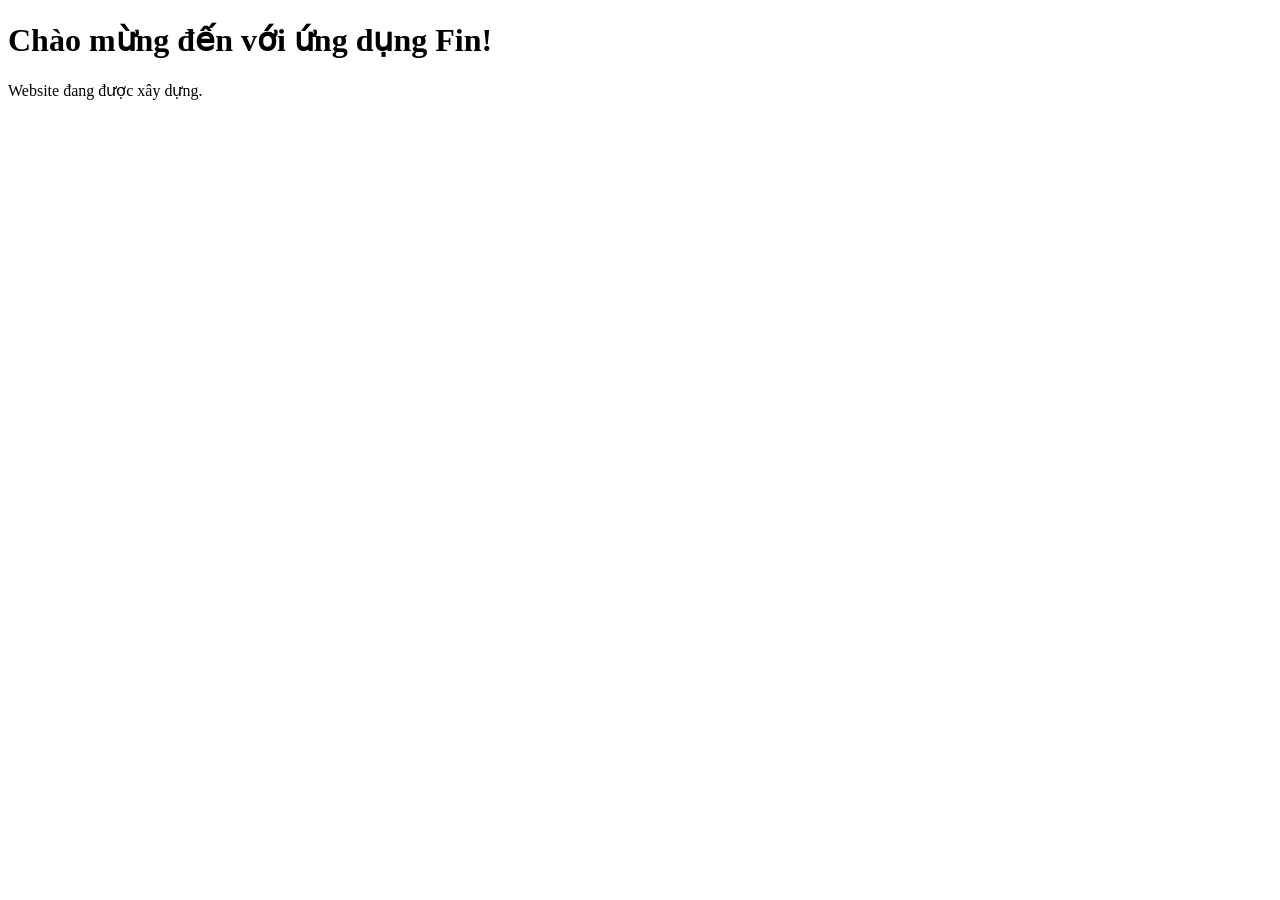
==== index.html @ cb4084cc "Add initial HTML structure for Fin App" ====
<!DOCTYPE html>
<html lang="vi">
<head>
    <meta charset="UTF-8">
    <title>Fin App - Quản Lý Chi Tiêu</title>
</head>
<body>
    <h1>Chào mừng đến với ứng dụng Fin!</h1>
    <p>Website đang được xây dựng.</p>
</body>
</html>
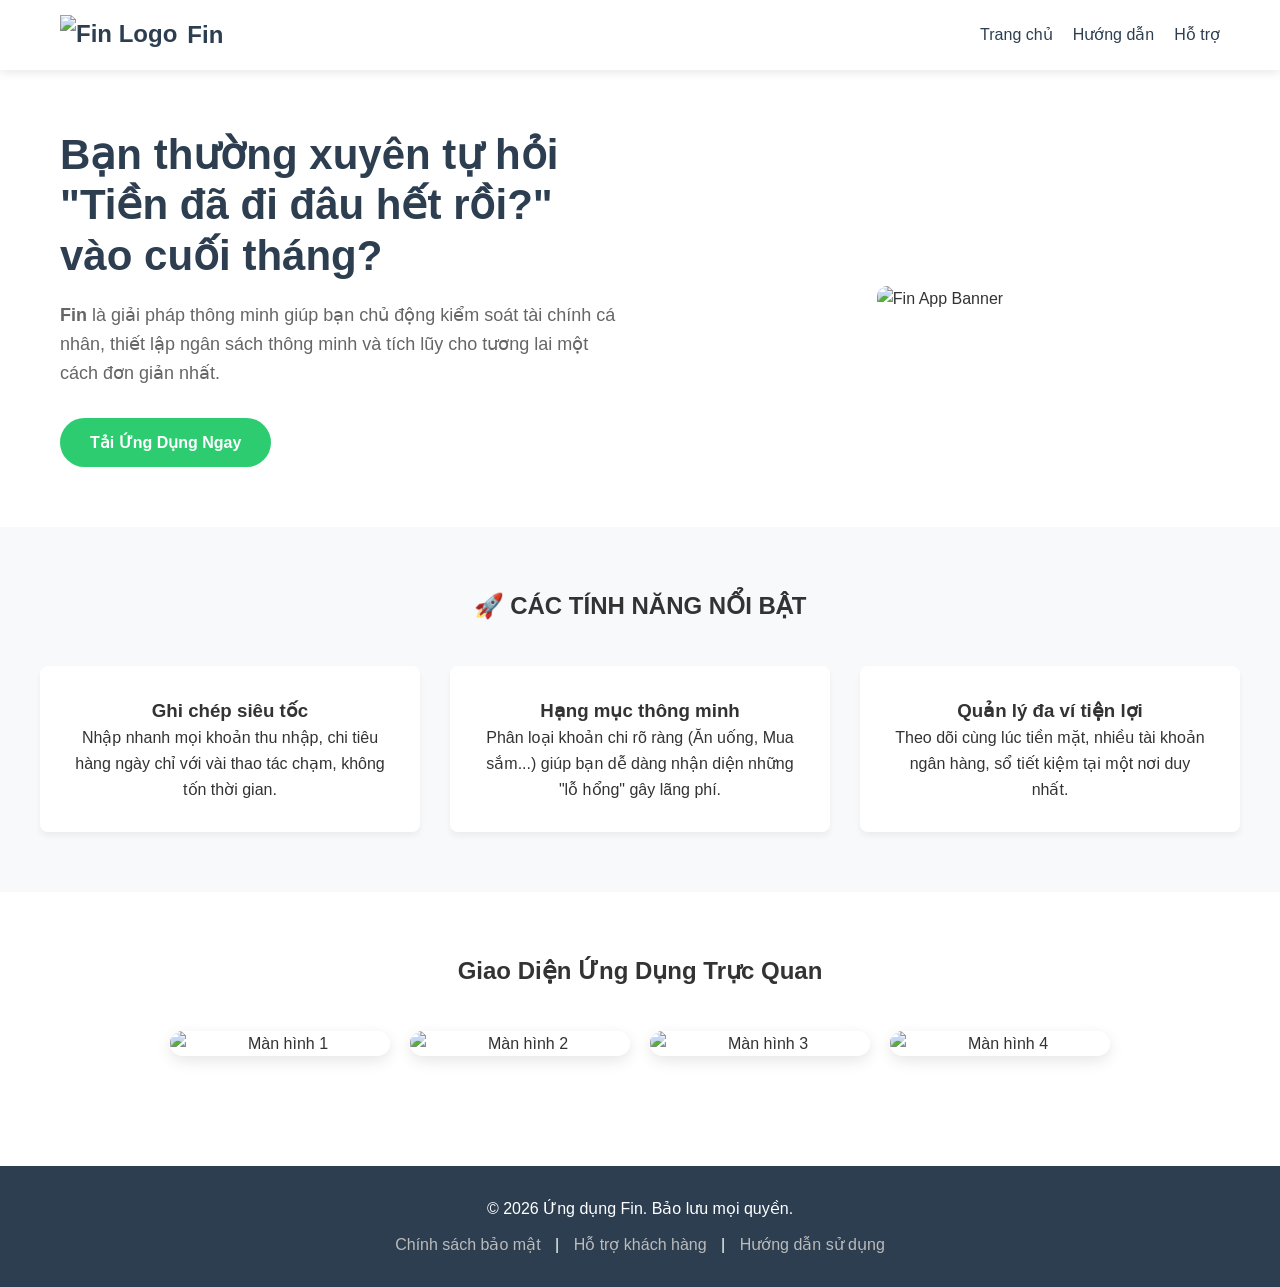
==== commit 74bb410a: "Add files via upload" ====
--- a/index.html
+++ b/index.html
@@ -1,11 +1,77 @@
-<!DOCTYPE html>
-<html lang="vi">
-<head>
-    <meta charset="UTF-8">
-    <title>Fin App - Quản Lý Chi Tiêu</title>
-</head>
-<body>
-    <h1>Chào mừng đến với ứng dụng Fin!</h1>
-    <p>Website đang được xây dựng.</p>
-</body>
-</html>
+<!DOCTYPE html>
+<html lang="vi">
+<head>
+    <meta charset="UTF-8">
+    <meta name="viewport" content="width=device-width, initial-scale=1.0">
+    <title>Fin - Quản lý chi tiêu cá nhân</title>
+    <link rel="stylesheet" href="style.css">
+</head>
+<body>
+
+    <header>
+        <nav>
+            <a href="index.html" class="logo">
+                <img src="images/logo.png" alt="Fin Logo">
+                <span>Fin</span>
+            </a>
+            <ul class="nav-links">
+                <li><a href="index.html">Trang chủ</a></li>
+                <li><a href="guide.html">Hướng dẫn</a></li>
+                <li><a href="support.html">Hỗ trợ</a></li>
+            </ul>
+        </nav>
+    </header>
+
+    <section class="hero">
+        <div class="hero-text">
+            <h1>Bạn thường xuyên tự hỏi "Tiền đã đi đâu hết rồi?" vào cuối tháng?</h1>
+            <p><b>Fin</b> là giải pháp thông minh giúp bạn chủ động kiểm soát tài chính cá nhân, thiết lập ngân sách thông minh và tích lũy cho tương lai một cách đơn giản nhất.</p>
+            <a href="#" class="btn-download" id="downloadBtn">Tải Ứng Dụng Ngay</a>
+        </div>
+        <div class="hero-image">
+            <img src="images/banner.png" alt="Fin App Banner">
+        </div>
+    </section>
+
+    <section class="features">
+        <div class="features-inner">
+            <h2>🚀 CÁC TÍNH NĂNG NỔI BẬT</h2>
+            <div class="features-grid">
+                <div class="feature-card">
+                    <h3>Ghi chép siêu tốc</h3>
+                    <p>Nhập nhanh mọi khoản thu nhập, chi tiêu hàng ngày chỉ với vài thao tác chạm, không tốn thời gian.</p>
+                </div>
+                <div class="feature-card">
+                    <h3>Hạng mục thông minh</h3>
+                    <p>Phân loại khoản chi rõ ràng (Ăn uống, Mua sắm...) giúp bạn dễ dàng nhận diện những "lỗ hổng" gây lãng phí.</p>
+                </div>
+                <div class="feature-card">
+                    <h3>Quản lý đa ví tiện lợi</h3>
+                    <p>Theo dõi cùng lúc tiền mặt, nhiều tài khoản ngân hàng, sổ tiết kiệm tại một nơi duy nhất.</p>
+                </div>
+            </div>
+        </div>
+    </section>
+
+    <section class="screenshots">
+        <h2>Giao Diện Ứng Dụng Trực Quan</h2>
+        <div class="screenshot-gallery">
+            <img src="images/screen1.png" alt="Màn hình 1">
+            <img src="images/screen2.png" alt="Màn hình 2">
+            <img src="images/screen3.png" alt="Màn hình 3">
+            <img src="images/screen4.png" alt="Màn hình 4">
+        </div>
+    </section>
+
+    <footer>
+        <p>&copy; 2026 Ứng dụng Fin. Bảo lưu mọi quyền.</p>
+        <p style="margin-top: 10px;">
+            <a href="privacy.html">Chính sách bảo mật</a> | 
+            <a href="support.html">Hỗ trợ khách hàng</a> | 
+            <a href="guide.html">Hướng dẫn sử dụng</a>
+        </p>
+    </footer>
+
+    <script src="script.js"></script>
+</body>
+</html>
--- a/style.css
+++ b/style.css
@@ -0,0 +1,225 @@
+:root {
+    --primary-color: #2ecc71; /* Màu xanh lá tài chính */
+    --dark-color: #2c3e50;
+    --light-color: #f8f9fa;
+    --text-color: #333;
+}
+
+* {
+    margin: 0;
+    padding: 0;
+    box-sizing: border-box;
+    font-family: 'Segoe UI', Tahoma, Geneva, Verdana, sans-serif;
+}
+
+body {
+    color: var(--text-color);
+    line-height: 1.6;
+    background-color: #fff;
+}
+
+/* Header & Navigation */
+header {
+    background: #fff;
+    box-shadow: 0 2px 10px rgba(0,0,0,0.1);
+    position: sticky;
+    top: 0;
+    z-index: 1000;
+}
+
+nav {
+    display: flex;
+    justify-content: space-between;
+    align-items: center;
+    max-width: 1200px;
+    margin: 0 auto;
+    padding: 15px 20px;
+}
+
+.logo {
+    display: flex;
+    align-items: center;
+    gap: 10px;
+    text-decoration: none;
+    font-size: 24px;
+    font-weight: bold;
+    color: var(--dark-color);
+}
+
+.logo img {
+    height: 40px;
+    width: auto;
+}
+
+.nav-links {
+    display: flex;
+    list-style: none;
+    gap: 20px;
+}
+
+.nav-links a {
+    text-decoration: none;
+    color: var(--dark-color);
+    font-weight: 500;
+    transition: color 0.3s;
+}
+
+.nav-links a:hover {
+    color: var(--primary-color);
+}
+
+/* Container dùng chung cho các trang con */
+.container {
+    max-width: 1000px;
+    margin: 50px auto;
+    padding: 0 20px;
+}
+
+.container h1 {
+    color: var(--dark-color);
+    margin-bottom: 20px;
+}
+
+.container h2 {
+    color: var(--dark-color);
+    margin: 25px 0 10px 0;
+}
+
+/* Hero Section (Trang chủ) */
+.hero {
+    display: flex;
+    align-items: center;
+    justify-content: space-between;
+    max-width: 1200px;
+    margin: 0 auto;
+    padding: 60px 20px;
+    gap: 40px;
+}
+
+.hero-text {
+    flex: 1;
+}
+
+.hero-text h1 {
+    font-size: 42px;
+    color: var(--dark-color);
+    margin-bottom: 20px;
+    line-height: 1.2;
+}
+
+.hero-text p {
+    font-size: 18px;
+    color: #666;
+    margin-bottom: 30px;
+}
+
+.btn-download {
+    display: inline-block;
+    background-color: var(--primary-color);
+    color: #fff;
+    padding: 12px 30px;
+    text-decoration: none;
+    font-weight: bold;
+    border-radius: 25px;
+    transition: transform 0.2s, background 0.3s;
+}
+
+.btn-download:hover {
+    background-color: #27ae60;
+    transform: translateY(-2px);
+}
+
+.hero-image {
+    flex: 1;
+    text-align: center;
+}
+
+.hero-image img {
+    max-width: 100%;
+    height: auto;
+    border-radius: 10px;
+}
+
+/* Features Section */
+.features {
+    background-color: var(--light-color);
+    padding: 60px 20px;
+}
+
+.features-inner {
+    max-width: 1200px;
+    margin: 0 auto;
+    text-align: center;
+}
+
+.features-grid {
+    display: grid;
+    grid-template-columns: repeat(auto-fit, minmax(250px, 1fr));
+    gap: 30px;
+    margin-top: 40px;
+}
+
+.feature-card {
+    background: #fff;
+    padding: 30px;
+    border-radius: 8px;
+    box-shadow: 0 4px 6px rgba(0,0,0,0.05);
+}
+
+/* Screenshots Section */
+.screenshots {
+    padding: 60px 20px;
+    max-width: 1200px;
+    margin: 0 auto;
+    text-align: center;
+}
+
+.screenshot-gallery {
+    display: flex;
+    justify-content: center;
+    gap: 20px;
+    flex-wrap: wrap;
+    margin-top: 40px;
+}
+
+.screenshot-gallery img {
+    width: 220px;
+    border-radius: 15px;
+    box-shadow: 0 5px 15px rgba(0,0,0,0.1);
+    transition: transform 0.3s;
+}
+
+.screenshot-gallery img:hover {
+    transform: scale(1.05);
+}
+
+/* Footer */
+footer {
+    background-color: var(--dark-color);
+    color: #fff;
+    text-align: center;
+    padding: 30px 20px;
+    margin-top: 50px;
+}
+
+footer a {
+    color: #bbb;
+    text-decoration: none;
+    margin: 0 10px;
+}
+
+footer a:hover {
+    color: #fff;
+}
+
+/* Mobile Responsive */
+@media (max-width: 768px) {
+    .hero {
+        flex-direction: column;
+        text-align: center;
+        padding: 40px 20px;
+    }
+    .nav-links {
+        display: none; /* Thu gọn menu trên mobile nếu cần phát triển thêm hamburger menu */
+    }
+}
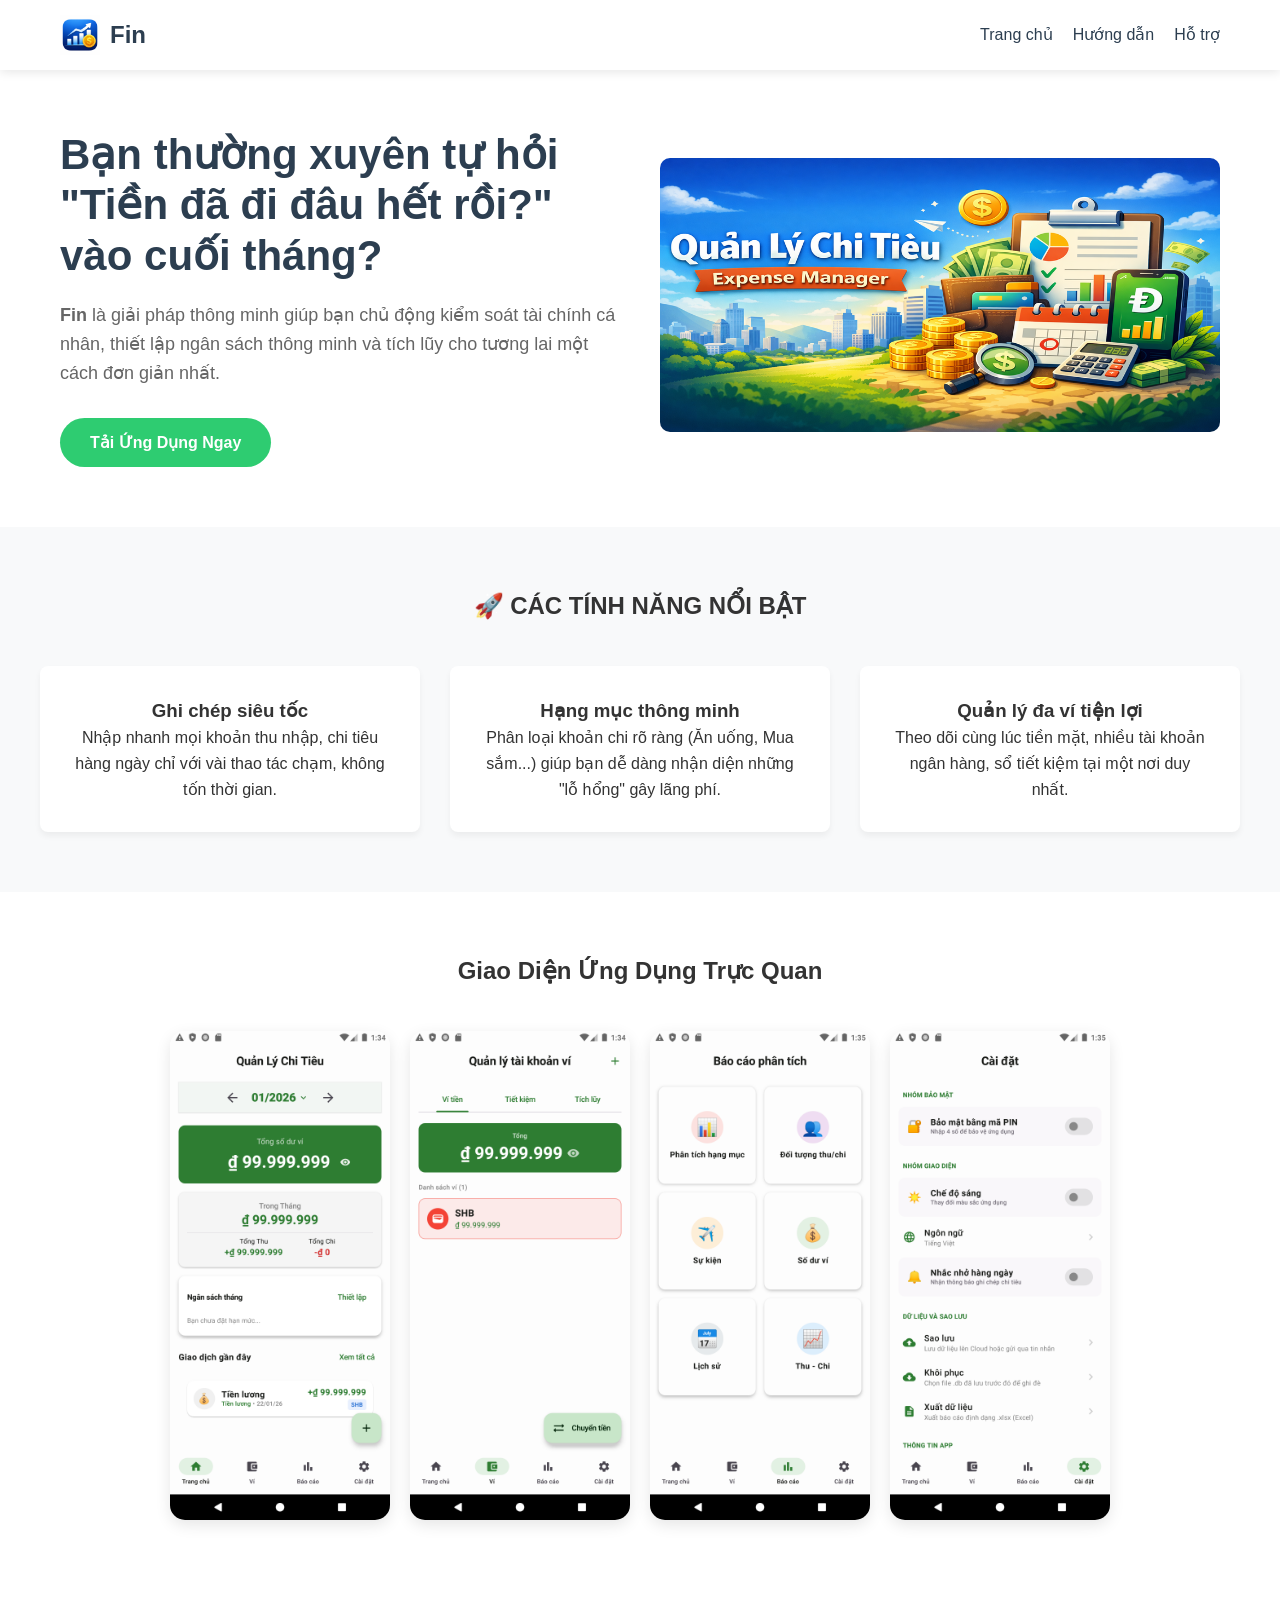
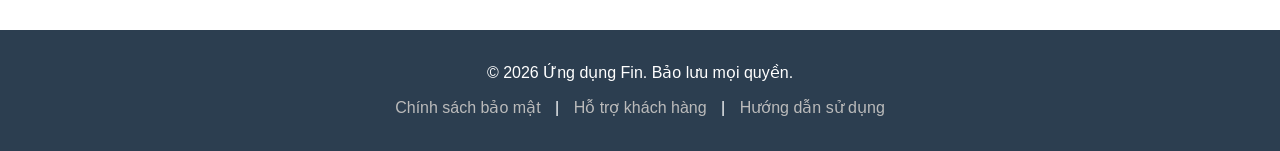
==== commit f561c9f1: "Fix download button link in index.html Updated the download button link to point to the Google Play " ====
--- a/index.html
+++ b/index.html
@@ -26,7 +26,7 @@
         <div class="hero-text">
             <h1>Bạn thường xuyên tự hỏi "Tiền đã đi đâu hết rồi?" vào cuối tháng?</h1>
             <p><b>Fin</b> là giải pháp thông minh giúp bạn chủ động kiểm soát tài chính cá nhân, thiết lập ngân sách thông minh và tích lũy cho tương lai một cách đơn giản nhất.</p>
-            <a href="#" class="btn-download" id="downloadBtn">Tải Ứng Dụng Ngay</a>
+            <a href="https://play.google.com/store/apps/details?id=com.trinhtrung.qlct&pcampaignid=web_share" class="btn-download" id="downloadBtn">Tải Ứng Dụng Ngay</a>
         </div>
         <div class="hero-image">
             <img src="images/banner.png" alt="Fin App Banner">
@@ -74,4 +74,4 @@
 
     <script src="script.js"></script>
 </body>
-</html>+</html>
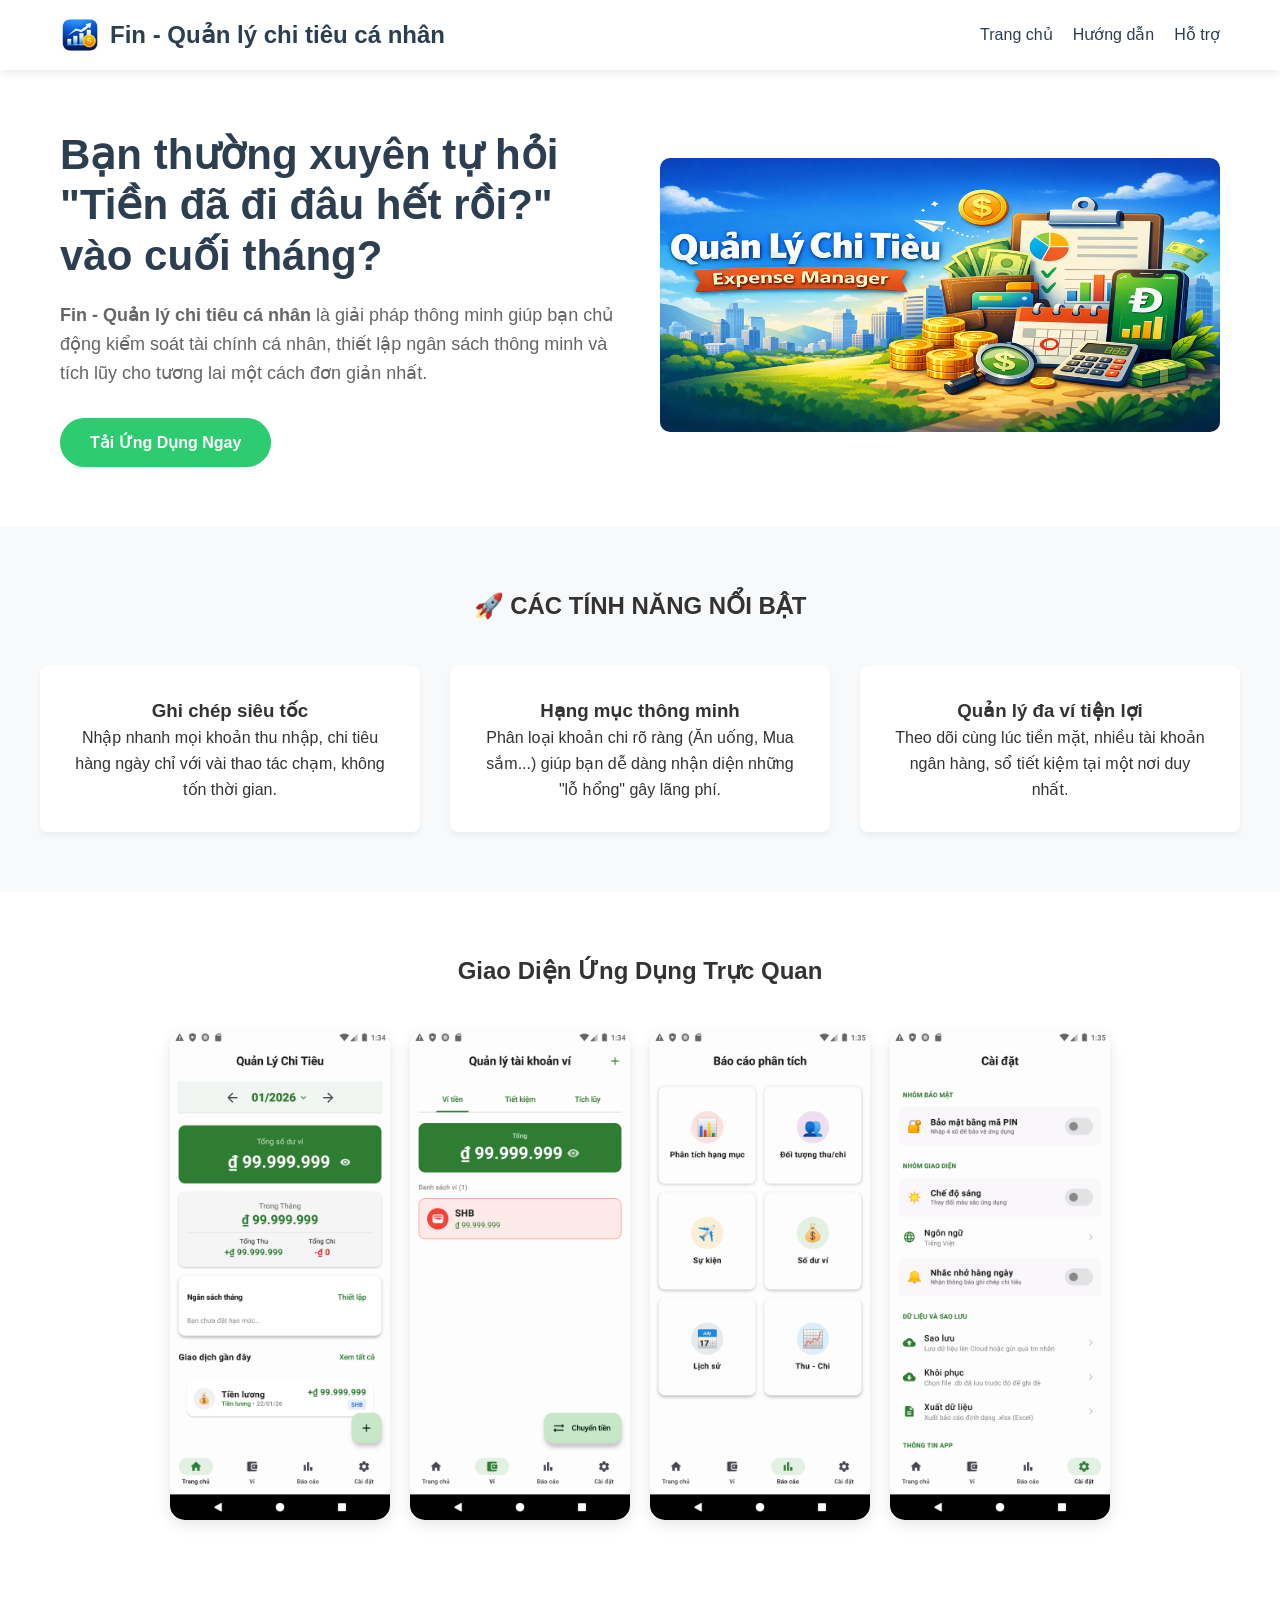
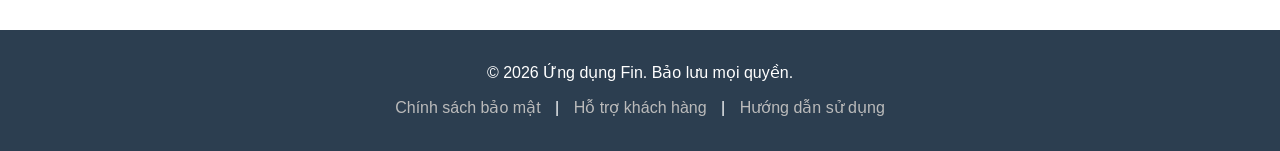
==== commit 8303111d: "Fix HTML encoding issues in index.html" ====
--- a/index.html
+++ b/index.html
@@ -12,7 +12,7 @@
         <nav>
             <a href="index.html" class="logo">
                 <img src="images/logo.png" alt="Fin Logo">
-                <span>Fin</span>
+                <span>Fin - Quản lý chi tiêu cá nhân</span>
             </a>
             <ul class="nav-links">
                 <li><a href="index.html">Trang chủ</a></li>
@@ -25,7 +25,7 @@
     <section class="hero">
         <div class="hero-text">
             <h1>Bạn thường xuyên tự hỏi "Tiền đã đi đâu hết rồi?" vào cuối tháng?</h1>
-            <p><b>Fin</b> là giải pháp thông minh giúp bạn chủ động kiểm soát tài chính cá nhân, thiết lập ngân sách thông minh và tích lũy cho tương lai một cách đơn giản nhất.</p>
+            <p><b>Fin - Quản lý chi tiêu cá nhân</b> là giải pháp thông minh giúp bạn chủ động kiểm soát tài chính cá nhân, thiết lập ngân sách thông minh và tích lũy cho tương lai một cách đơn giản nhất.</p>
             <a href="https://play.google.com/store/apps/details?id=com.trinhtrung.qlct&pcampaignid=web_share" class="btn-download" id="downloadBtn">Tải Ứng Dụng Ngay</a>
         </div>
         <div class="hero-image">
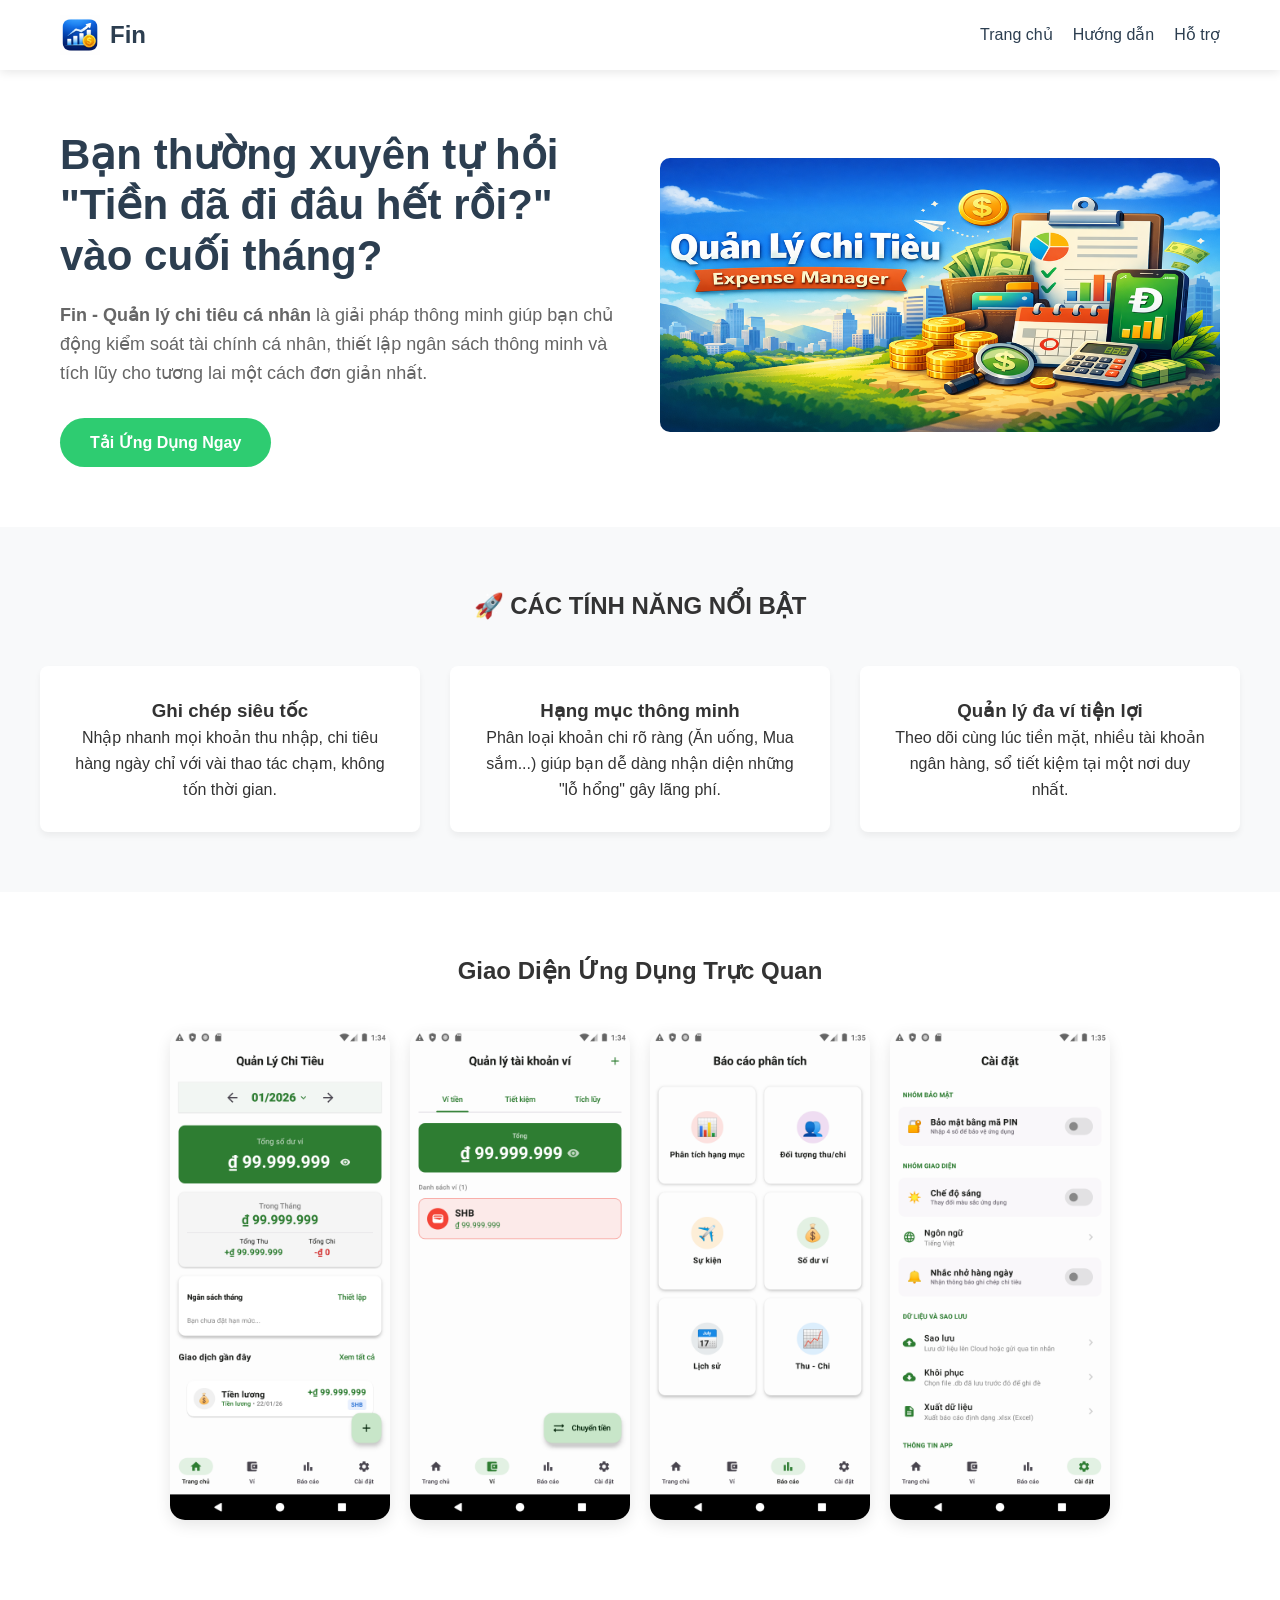
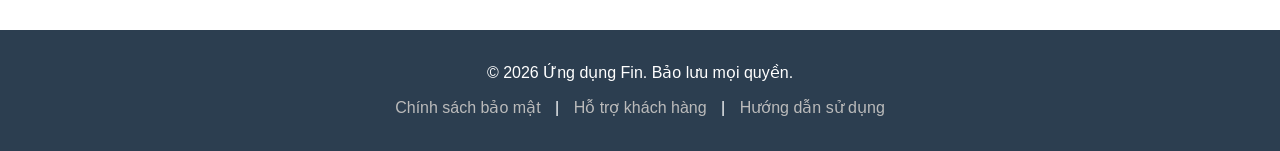
==== commit 3826a5f5: "Fix HTML encoding issues in index.html" ====
--- a/index.html
+++ b/index.html
@@ -12,7 +12,7 @@
         <nav>
             <a href="index.html" class="logo">
                 <img src="images/logo.png" alt="Fin Logo">
-                <span>Fin - Quản lý chi tiêu cá nhân</span>
+                <span>Fin</span>
             </a>
             <ul class="nav-links">
                 <li><a href="index.html">Trang chủ</a></li>
